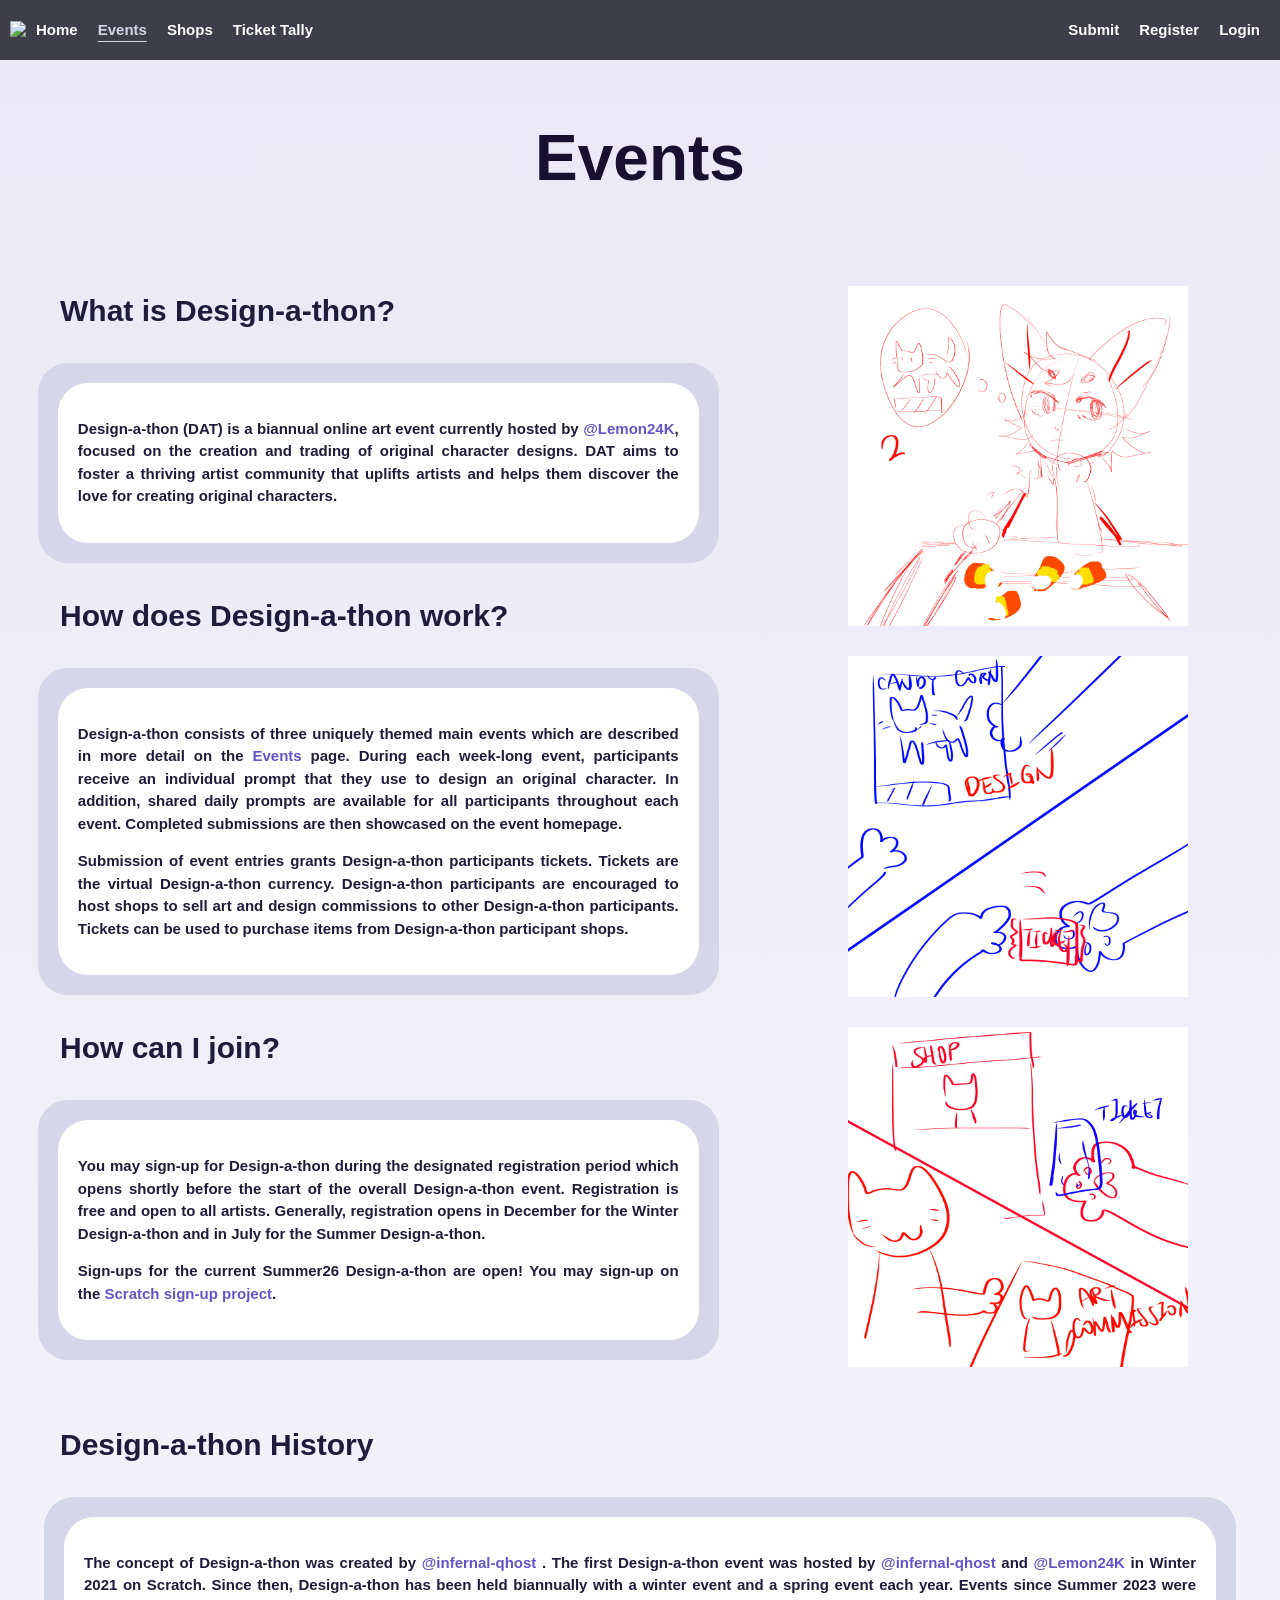
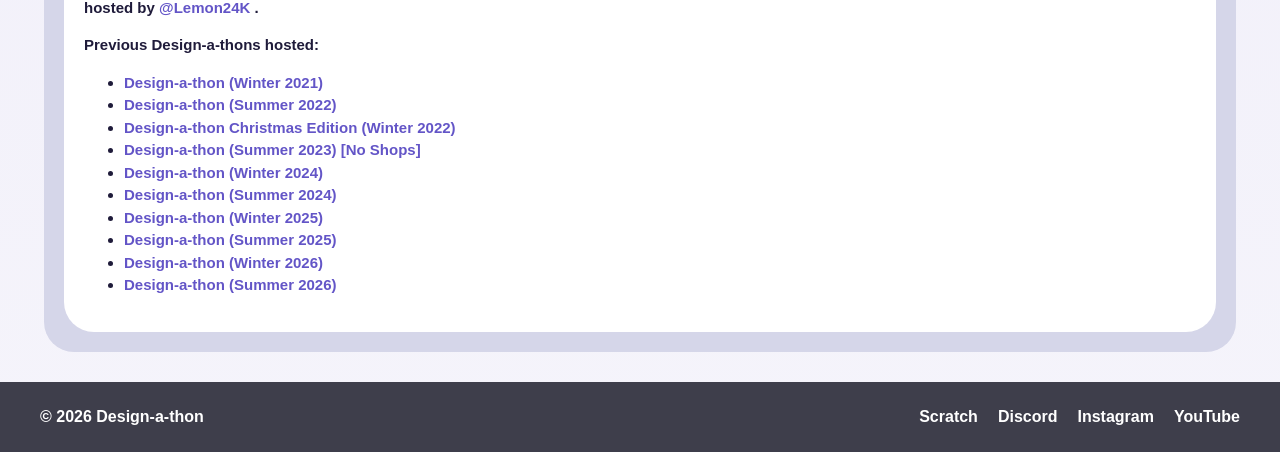
==== events/index.html @ a6a093ff "added more dummy pages" ====
<!DOCTYPE html>
<html lang="en">
<head>
    <meta charset="UTF-8" />
    <meta name="viewport" content="width=device-width, initial-scale=1.0"/>
    <title>Design-a-thon</title>
    <link rel="icon" href="../assets/images/favicon/favicon.png">
    <link rel="stylesheet" href="style.css">
</head>
<body>
    <div class="navbar">

        <div id="first">
            <img id="favicon" src="../assets/images/favicon/favicon.png">
        </div>

        <button id="menu-button">
            ☰
        </button>

        <div id="menu">
            <div id="links-left">
                <a class="link" href="https://design-a-thon.com/home">Home</a>
                <a id="current-link" class="link" href="https://design-a-thon.com/events">Events</a>
                <a class="link" href="https://design-a-thon.com/shops">Shops</a>
                <a class="link" href="https://design-a-thon.com/ticket-tally">Ticket Tally</a>
            </div>
            <div id="links-right">
                <a class="link" href="submit.html">Submit</a>
                <a class="link" href="submit.html">Register</a>
                <a class="link" href="submit.html">Login</a>
            </div>
        </div>

    </div>

    <div class="title"> Events </div>

    <div class="larger-about-box">
        <div class="about">
            <div class = "large-text">
                <h1> What is Design-a-thon? </h1> 
            </div>

            <div class="about-box">
                <div class="text-box">
                    <p class="text">
                        Design-a-thon (DAT) is a biannual online art event currently hosted by
                        <a class="highlighted-text" href="https://scratch.mit.edu/users/Lemon24K/">@Lemon24K</a>,
                        focused on the creation and trading of original character designs. DAT aims
                        to foster a <strong>thriving artist community</strong> that uplifts artists
                        and helps them discover the <strong>love for creating original characters</strong>.
                    </p>
                </div>
            </div>

            <div class = "large-text">
                <h1> How does Design-a-thon work? </h1> 
            </div>

            <div class="about-box">
                <div class="text-box">
                    <p class="text">
                        Design-a-thon consists of three uniquely themed main events which are described in 
                        more detail on the <a class="highlighted-text" href="event.html">Events</a> page.
                        During each week-long event, participants receive an individual prompt that they use to design
                        an original character. In addition, shared daily prompts are available for all
                        participants throughout each event. Completed submissions are then showcased on
                        the event homepage.
                    </p>

                    <p class="text">
                        Submission of event entries grants Design-a-thon participants tickets. Tickets are the
                        virtual Design-a-thon currency. Design-a-thon participants are encouraged to host
                        shops to sell art and design commissions to other Design-a-thon participants.
                        Tickets can be used to purchase items from Design-a-thon participant shops.
                    </p>
                </div>
            </div>

            <div class = "large-text">
                <h1> How can I join? </h1> 
            </div>

            <div class = "about-box">
                <div class = text-box>
                    <p class="text">
                        You may sign-up for Design-a-thon during the designated registration period which opens 
                        shortly before the start of the overall Design-a-thon event. 
                        Registration is free and open to all artists.
                        Generally, registration opens in December for the Winter Design-a-thon 
                        and in July for the Summer Design-a-thon.
                    </p>

                    <p class="text">
                        Sign-ups for the current Summer26 Design-a-thon are open!
                        You may sign-up on the <a class="highlighted-text" href="https://scratch.mit.edu/projects/1324586519/">Scratch sign-up project</a>.
                    </p>
                </div>
            </div>
        </div>

        <div class="float">
            <img id="float-img1" class="float-img" src="../assets/images/homepage/about/Website Float 1-1.png">
            <img id="float-img2" class="float-img" src="../assets/images/homepage/about/Website Float 2-1.png">
            <img id="float-img3" class="float-img" src="../assets/images/homepage/about/Website Float 3-1.png">
        </div>

    </div>

    <div class = "large-text">
        <h1> Design-a-thon History </h1> 
    </div>

    <div class = "history-box">
        <div class = text-box>
            <p class = text> 
                The concept of Design-a-thon was created by <a class = "highlighted-text" href = 'https://scratch.mit.edu/users/infernal-qhost/'> @infernal-qhost </a>.
                The first Design-a-thon event was hosted by
                <a class = "highlighted-text" href = 'https://scratch.mit.edu/users/infernal-qhost/'> @infernal-qhost </a> and 
                <a class = "highlighted-text" href = 'https://scratch.mit.edu/users/Lemon24K/'> @Lemon24K </a> in Winter 2021 on Scratch.
                Since then, Design-a-thon has been held biannually with a winter event and a spring event each year.
                Events since Summer 2023 were hosted by <a class = "highlighted-text" href = 'https://scratch.mit.edu/users/Lemon24K/'> @Lemon24K </a>.
            </p>
        
            <p class = text>
                Previous Design-a-thons hosted:
            </p>
            <ul class = list>
                <li> <a href="https://scratch.mit.edu/studios/30402920/" class="highlighted-text">Design-a-thon (Winter 2021)</a> </li>
                <li> <a href="https://scratch.mit.edu/studios/31648786/" class="highlighted-text">Design-a-thon (Summer 2022)</a> </li>
                <li> <a href="https://scratch.mit.edu/studios/32588438/" class="highlighted-text">Design-a-thon Christmas Edition (Winter 2022)</a> </li>
                <li> <a href="https://scratch.mit.edu/studios/33393185/" class="highlighted-text">Design-a-thon (Summer 2023) [No Shops]</a> </li>
                <li> <a href="https://scratch.mit.edu/studios/34442433/" class="highlighted-text">Design-a-thon (Winter 2024)</a> </li>
                <li> <a href="https://scratch.mit.edu/studios/35163403/" class="highlighted-text">Design-a-thon (Summer 2024)</a> </li>
                <li> <a href="https://scratch.mit.edu/studios/36130617/" class="highlighted-text">Design-a-thon (Winter 2025)</a> </li>
                <li> <a href="https://scratch.mit.edu/studios/50786697/" class="highlighted-text">Design-a-thon (Summer 2025)</a> </li>
                <li> <a href="https://scratch.mit.edu/studios/51168032/" class="highlighted-text">Design-a-thon (Winter 2026)</a> </li>
                <li> <a href="https://scratch.mit.edu/studios/51725289/" class="highlighted-text">Design-a-thon (Summer 2026)</a> </li>
            </ul>
        
        </div>
    </div>


    <div id="bottombar">

        <div id="footer-left">
            <p>© 2026 Design-a-thon</p>
        </div>

        <div id="footer-socials">
            <a href="https://scratch.mit.edu/users/Lemon24K/" class="social-link">Scratch</a>
            <a href="https://discord.gg/7tavFjgcrp" class="social-link">Discord</a>
            <a href="https://www.instagram.com/design_a_thon" class="social-link">Instagram</a>
            <a href="https://www.youtube.com/@Design-a-thon24K" class="social-link">YouTube</a>
        </div>

    </div>

</body>
<script src="script.js"></script>
</html>
---- events/style.css ----
/* General */

html,
body {
    font-family: Arial, sans-serif;
    background: linear-gradient(180deg, #ebe8f7 0%, #f5f4fb 100%);
    color: #1f1b3a;
    margin: 0;
    font-weight: 600;
    line-height: 1.5;
}

/* Navigation bar */

.navbar {
    height: 60px;
    width: 100%;
    background: #3E3E4B;

    display: flex;
    justify-content: space-between;
    align-items: center;

    font-size: 20px;
    padding: 0 10px;
    box-sizing: border-box;
}


#first {
    justify-content: flex-start;
}

#favicon {
    width: auto;
    height: 50px;
}

#menu-button {
    display: none;
    background: none;
    border: none;
    color: white;
    font-size: 20px;
}


#menu {
    display: flex;
    justify-content: space-between;
    align-items: center;
    flex: 1;
}

#links-left {
    display: flex;
    align-items: center;
    justify-content: flex-start;
}

#links-right {
    display: flex;
    align-items: center;
    justify-content: flex-end;
}


.link {
    color: white;
    text-decoration: none;
    margin: 10px;
    font-size: 15px;
}


.link:hover {
    color: #D5D6E9;
    text-decoration: underline;
    text-underline-offset: 6px;
}

#current-link {
    color: #D5D6E9;
    text-decoration: underline;
    text-underline-offset: 6px;
}

@media (max-width: 900px) {

    #menu-button {
        display: block;
    }

    #menu-button:hover {
        color: #ccc2ff;
    }

    #menu {
        display: none;
        position: absolute;
        top: 60px;
        right: 0;
        width: 220px;
        background: #3E3E4B;
        flex-direction: column;
        align-items: center;
        z-index: 1000;
    }

    #links-left,
    #links-right {
        flex-direction: column;
        width: 100%;
        align-items: center;
    }

    .link {
        width: 80%;
        text-align: center;
    }

    #menu.active {
        display: flex;
    }
}

.title {
    text-align: center;
    margin: 50px auto;
    font-size: clamp(30px, 5vw, 80px);
    color: #17112f;
    font-family: Arial;
}

/* Banner */

#banner{
    position: relative;
    width: 100%;
}

.banner-img {
    position: relative;
    display: block;
    width: 100%;
    height: auto;
}

#banner-text {
  position: absolute;
  top: 50%;
  left: 50%;
  transform: translate(-50%, -50%);
  color: black;
  font-size: clamp(30px, 5vw, 80px);
  font-weight: bold;
  text-align: center;
}

/* Textboxes */

.large-text {
    text-align: left;
    font-size: clamp(14px, 1.2vw, 15px);
    margin-top: 25px;
    margin-left: 60px;
    margin-bottom: 10px;
}

.highlighted-text {
    text-decoration: none;
    color: #6355c7;
}

.highlighted-text:hover {
    text-decoration: none;
    color: #403b72;
}

#home {
    color:black;
    text-decoration: none;
    margin: 10px;
    background-color: white;
}

#center-text {
    border-radius: 30px; 
    width: 300px;
    margin: 30px auto; 
    text-align: center;
    font-size: 40px;
    background: #ffffff;
}

.about-box {
    border-radius: 30px; 
    box-sizing: border-box;
    width: 90%;
    text-align: center;
    font-size:  15px;
    text-decoration: none;
    padding: 20px ;
    margin: 30px auto;
    background-color: #D5D6E9;
}

.text-box {
    padding: 20px;
    border-radius: 30px;
    background-color: #ffffff;
}

.text {
    text-align: justify;
}

/* Image floats */

.float-img {
    position: relative;
    display: block;
    width: 65%;
    height: auto;
    margin: 30px auto;
    background: white;
}

.larger-about-box {
    display: flex;
    justify-content: center;
    align-items: center;
}

/* Design-a-thon history textbox*/

.history-box {
    display: flex;
    justify-content: center;
    border-radius: 30px; 
    width: 90%;
    text-align: center;
    font-size:  15px;
    text-decoration: none;
    padding: 20px ;
    margin: 30px auto;
    background-color: #D5D6E9;
}

.list {
    text-align: left;
}

#bottombar {
    height: 70px;
    width: 100%;

    background: #3E3E4B;

    display: flex;
    justify-content: space-between;
    align-items: center;

    padding: 0 40px;
    box-sizing: border-box;

    color: white;
}


#footer-left p {
    margin: 0;
}


#footer-socials {
    display: flex;
    gap: 20px;
}


.social-link {
    color: white;
    text-decoration: none;
}


.social-link:hover {
    color: #D5D6E9;
}

@media (max-width: 900px) {

    /* About sections */
    .larger-about-box {
        flex-direction: column;
        width: 100%;
    }

    .about {
        width: 100%;
    }

    .about-box {
        width: calc(100% - 40px);
        margin: 20px auto;
        padding: 15px;
    }

    .text-box {
        padding: 15px;
    }


    /* Section headings */
    .large-text {
        margin-left: 20px;
        margin-top: 20px;
        font-size: clamp(10px, 3vw, 20px);
    }


    /* Floating images */
    .float {
        width: 100%;
        display: flex;
        justify-content: center;
    }

    .float-img {
        width: 45%;
        margin: 15px auto;
    }


    /* History */
    .history-box {
        width: calc(100% - 40px);
        margin: 20px auto;
        padding: 15px;
    }


    /* Footer */
    #bottombar {
        height: auto;
        flex-direction: column;
        padding: 20px;
        gap: 15px;
    }

    #footer-socials {
        flex-wrap: wrap;
        justify-content: center;
        gap: 15px;
    }
}

@media (max-width: 900px) {

    .larger-about-box {
        flex-direction: column;
    }

    .float {
        width: 100%;
        justify-content: center;
        overflow: hidden;
    }

    .float-img {
        width: 30%;
        margin: 5px;
    }
}
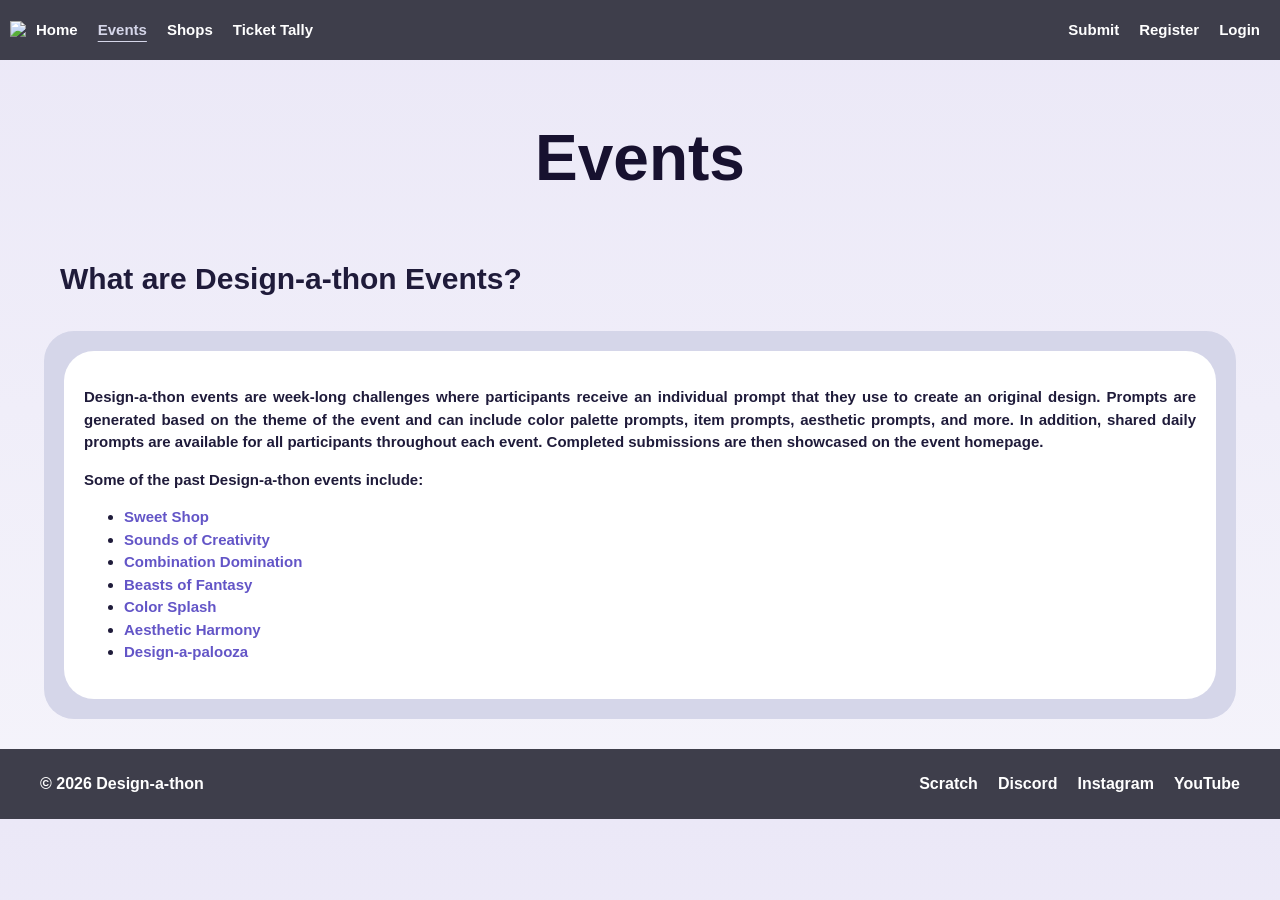
==== commit 647e02a9: "updated nav bar links" ====
--- a/events/index.html
+++ b/events/index.html
@@ -26,9 +26,9 @@
                 <a class="link" href="https://design-a-thon.com/ticket-tally">Ticket Tally</a>
             </div>
             <div id="links-right">
-                <a class="link" href="submit.html">Submit</a>
-                <a class="link" href="submit.html">Register</a>
-                <a class="link" href="submit.html">Login</a>
+                <a class="link" href="https://design-a-thon.com/submit">Submit</a>
+                <a class="link" href="https://design-a-thon.com/register">Register</a>
+                <a class="link" href="https://design-a-thon.com/login">Login</a>
             </div>
         </div>
 
@@ -36,109 +36,39 @@
 
     <div class="title"> Events </div>
 
-    <div class="larger-about-box">
-        <div class="about">
-            <div class = "large-text">
-                <h1> What is Design-a-thon? </h1> 
-            </div>
 
-            <div class="about-box">
-                <div class="text-box">
-                    <p class="text">
-                        Design-a-thon (DAT) is a biannual online art event currently hosted by
-                        <a class="highlighted-text" href="https://scratch.mit.edu/users/Lemon24K/">@Lemon24K</a>,
-                        focused on the creation and trading of original character designs. DAT aims
-                        to foster a <strong>thriving artist community</strong> that uplifts artists
-                        and helps them discover the <strong>love for creating original characters</strong>.
-                    </p>
-                </div>
-            </div>
 
-            <div class = "large-text">
-                <h1> How does Design-a-thon work? </h1> 
-            </div>
 
-            <div class="about-box">
-                <div class="text-box">
-                    <p class="text">
-                        Design-a-thon consists of three uniquely themed main events which are described in 
-                        more detail on the <a class="highlighted-text" href="event.html">Events</a> page.
-                        During each week-long event, participants receive an individual prompt that they use to design
-                        an original character. In addition, shared daily prompts are available for all
-                        participants throughout each event. Completed submissions are then showcased on
-                        the event homepage.
-                    </p>
+    
 
-                    <p class="text">
-                        Submission of event entries grants Design-a-thon participants tickets. Tickets are the
-                        virtual Design-a-thon currency. Design-a-thon participants are encouraged to host
-                        shops to sell art and design commissions to other Design-a-thon participants.
-                        Tickets can be used to purchase items from Design-a-thon participant shops.
-                    </p>
-                </div>
-            </div>
-
-            <div class = "large-text">
-                <h1> How can I join? </h1> 
-            </div>
-
-            <div class = "about-box">
-                <div class = text-box>
-                    <p class="text">
-                        You may sign-up for Design-a-thon during the designated registration period which opens 
-                        shortly before the start of the overall Design-a-thon event. 
-                        Registration is free and open to all artists.
-                        Generally, registration opens in December for the Winter Design-a-thon 
-                        and in July for the Summer Design-a-thon.
-                    </p>
-
-                    <p class="text">
-                        Sign-ups for the current Summer26 Design-a-thon are open!
-                        You may sign-up on the <a class="highlighted-text" href="https://scratch.mit.edu/projects/1324586519/">Scratch sign-up project</a>.
-                    </p>
-                </div>
-            </div>
-        </div>
-
-        <div class="float">
-            <img id="float-img1" class="float-img" src="../assets/images/homepage/about/Website Float 1-1.png">
-            <img id="float-img2" class="float-img" src="../assets/images/homepage/about/Website Float 2-1.png">
-            <img id="float-img3" class="float-img" src="../assets/images/homepage/about/Website Float 3-1.png">
-        </div>
-
+    <div class = "large-text">
+        <h1> What are Design-a-thon Events? </h1> 
     </div>
 
-    <div class = "large-text">
-        <h1> Design-a-thon History </h1> 
-    </div>
+    <div class="history-box">
+        <div class="text-box">
+            <p class="text">
+                Design-a-thon events are week-long challenges where participants receive an individual prompt 
+                that they use to create an original design. Prompts are generated based on the theme of the
+                event and can include color palette prompts, item prompts, aesthetic prompts, and more.
+                In addition, shared daily prompts are available for all participants throughout each event. 
+                Completed submissions are then showcased on the event homepage.
+            </p>
 
-    <div class = "history-box">
-        <div class = text-box>
-            <p class = text> 
-                The concept of Design-a-thon was created by <a class = "highlighted-text" href = 'https://scratch.mit.edu/users/infernal-qhost/'> @infernal-qhost </a>.
-                The first Design-a-thon event was hosted by
-                <a class = "highlighted-text" href = 'https://scratch.mit.edu/users/infernal-qhost/'> @infernal-qhost </a> and 
-                <a class = "highlighted-text" href = 'https://scratch.mit.edu/users/Lemon24K/'> @Lemon24K </a> in Winter 2021 on Scratch.
-                Since then, Design-a-thon has been held biannually with a winter event and a spring event each year.
-                Events since Summer 2023 were hosted by <a class = "highlighted-text" href = 'https://scratch.mit.edu/users/Lemon24K/'> @Lemon24K </a>.
+            <p class="text">
+                Some of the past Design-a-thon events include:
             </p>
-        
-            <p class = text>
-                Previous Design-a-thons hosted:
-            </p>
+
             <ul class = list>
-                <li> <a href="https://scratch.mit.edu/studios/30402920/" class="highlighted-text">Design-a-thon (Winter 2021)</a> </li>
-                <li> <a href="https://scratch.mit.edu/studios/31648786/" class="highlighted-text">Design-a-thon (Summer 2022)</a> </li>
-                <li> <a href="https://scratch.mit.edu/studios/32588438/" class="highlighted-text">Design-a-thon Christmas Edition (Winter 2022)</a> </li>
-                <li> <a href="https://scratch.mit.edu/studios/33393185/" class="highlighted-text">Design-a-thon (Summer 2023) [No Shops]</a> </li>
-                <li> <a href="https://scratch.mit.edu/studios/34442433/" class="highlighted-text">Design-a-thon (Winter 2024)</a> </li>
-                <li> <a href="https://scratch.mit.edu/studios/35163403/" class="highlighted-text">Design-a-thon (Summer 2024)</a> </li>
-                <li> <a href="https://scratch.mit.edu/studios/36130617/" class="highlighted-text">Design-a-thon (Winter 2025)</a> </li>
-                <li> <a href="https://scratch.mit.edu/studios/50786697/" class="highlighted-text">Design-a-thon (Summer 2025)</a> </li>
-                <li> <a href="https://scratch.mit.edu/studios/51168032/" class="highlighted-text">Design-a-thon (Winter 2026)</a> </li>
-                <li> <a href="https://scratch.mit.edu/studios/51725289/" class="highlighted-text">Design-a-thon (Summer 2026)</a> </li>
+                <li> <a href="#" class="highlighted-text">Sweet Shop</a> </li>
+                <li> <a href="#" class="highlighted-text">Sounds of Creativity</a> </li>
+                <li> <a href="#" class="highlighted-text">Combination Domination</a> </li>
+                <li> <a href="#" class="highlighted-text">Beasts of Fantasy</a> </li>
+                <li> <a href="#" class="highlighted-text">Color Splash</a> </li>
+                <li> <a href="#" class="highlighted-text">Aesthetic Harmony</a> </li>
+                <li> <a href="#" class="highlighted-text">Design-a-palooza</a> </li>
+
             </ul>
-        
         </div>
     </div>
 
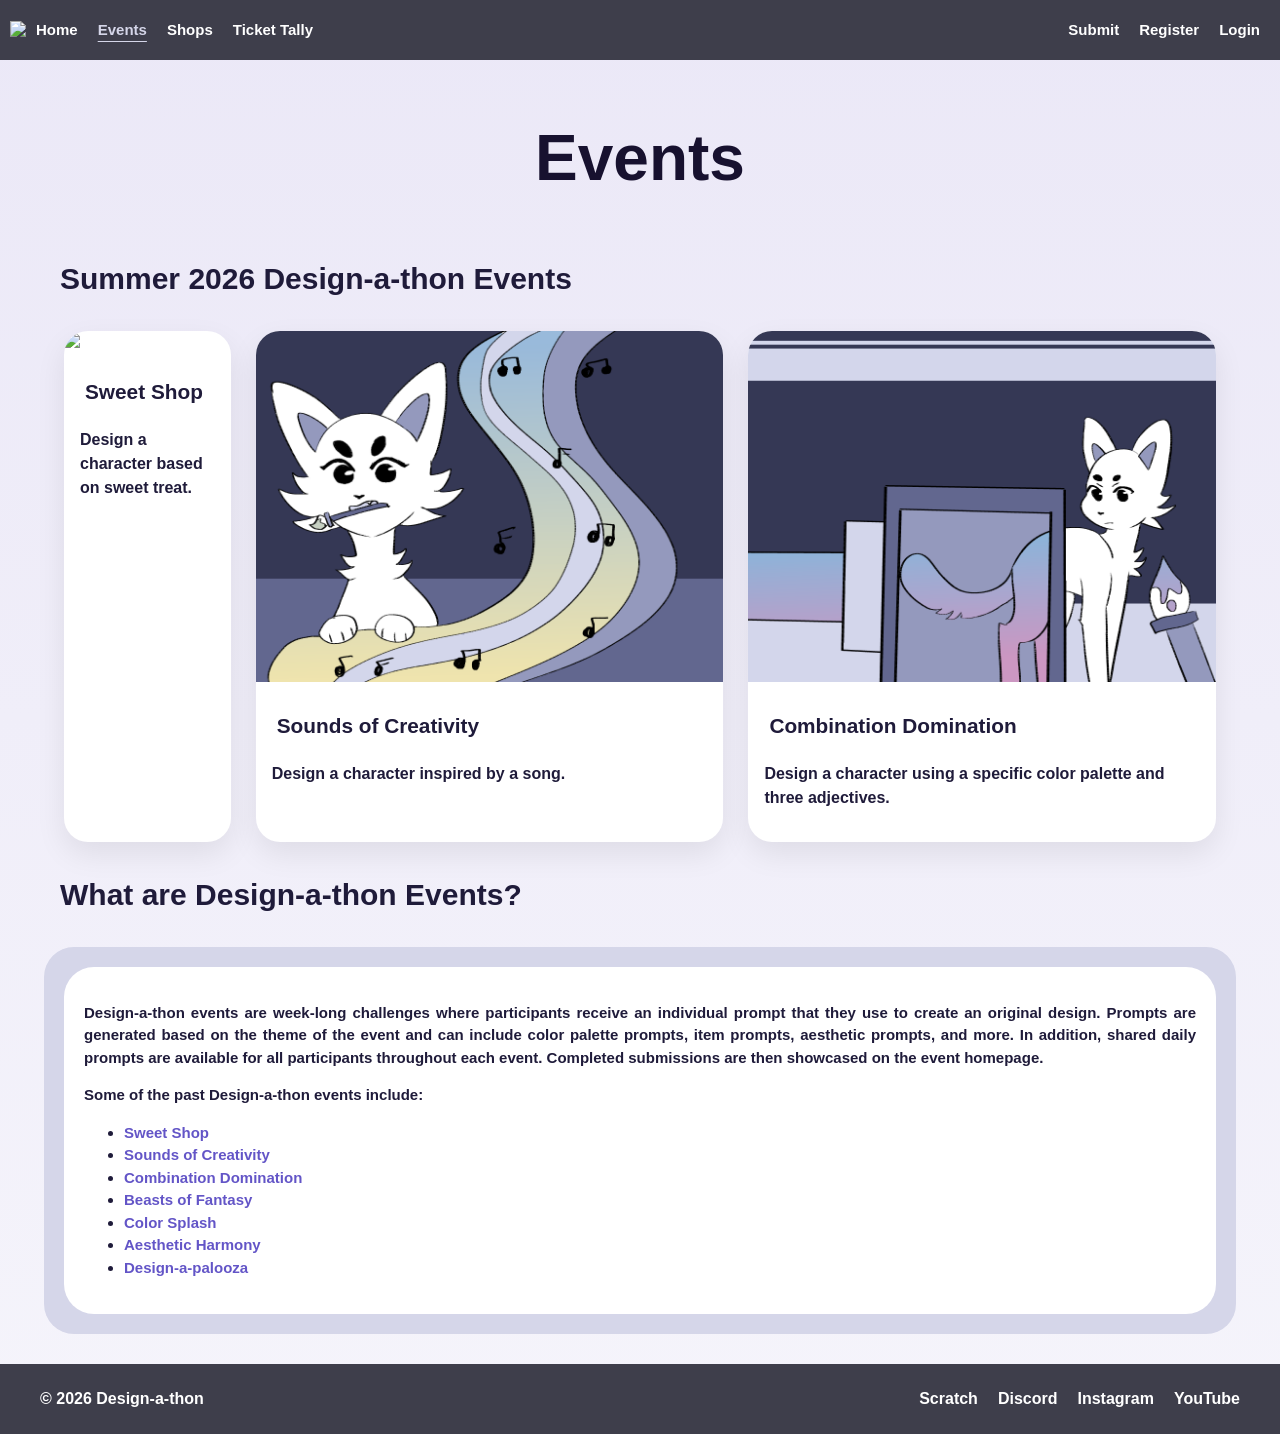
==== commit 0716b136: "event page updates" ====
--- a/events/index.html
+++ b/events/index.html
@@ -36,9 +36,39 @@
 
     <div class="title"> Events </div>
 
+    <div class = "large-text">
+        <h1> Summer 2026 Design-a-thon Events </h1> 
+    </div>
 
-
-
+    <div class="events-box">
+        <div class="card">
+            <a href="https://design-a-thon.com/events/sweet-shop"><img id="sweet-event-img" class="event-img" src="../assets/images/event/sweet_thumbnail.png"></a>
+            <div class="card-body">
+                    <div class="card-top">
+                        <h3>Sweet Shop</h3>
+                    </div>
+                    <p>Design a character based on sweet treat.</p>
+                </div>
+        </div>
+        <div class="card">
+            <a href="https://design-a-thon.com/events/sounds-of-creativity"><img id="sounds-event-img" class="event-img" src="../assets/images/event/sounds_thumbnail.png"></a>
+            <div class="card-body">
+                    <div class="card-top">
+                        <h3>Sounds of Creativity</h3>
+                    </div>
+                    <p>Design a character inspired by a song.</p>
+                </div>
+        </div>
+        <div class="card">
+            <a href="https://design-a-thon.com/events/combination-domination"><img id="cd-event-img" class="event-img" src="../assets/images/event/cd_thumbnail.png"></a>
+            <div class="card-body">
+                    <div class="card-top">
+                        <h3>Combination Domination</h3>
+                    </div>
+                    <p>Design a character using a specific color palette and three adjectives.</p>
+                </div>
+        </div>
+    </div>
     
 
     <div class = "large-text">
--- a/events/style.css
+++ b/events/style.css
@@ -215,21 +215,62 @@
     text-align: justify;
 }
 
-/* Image floats */
-
-.float-img {
-    position: relative;
-    display: block;
-    width: 65%;
-    height: auto;
+/* Event images */
+.events-box {
+    display: flex;
+    justify-content: center;
+    gap: 25px;
+
+    width: 90%;
+    max-width: 1200px;
     margin: 30px auto;
-    background: white;
-}
-
-.larger-about-box {
-    display: flex;
-    justify-content: center;
-    align-items: center;
+}
+
+.events-box a {
+    flex: 1;
+    max-width: 350px;
+}
+
+.event-img:hover {
+    opacity: 0.7;
+}
+
+.card{
+    background:white;
+    border-radius:24px;
+    overflow:hidden;
+    box-shadow:0 12px 30px rgba(0,0,0,.08);
+}
+
+.card img{
+    width:100%;
+    height:auto;
+    object-fit:cover;
+}
+
+.card-body{
+    padding:1rem;
+}
+
+.card-top{
+    display:flex;
+    justify-content:space-between;
+    align-items:center;
+}
+
+.card h3{
+    font-size:1.3rem;
+    margin: 5px;
+}
+
+.card p{
+    font-size:1rem;
+}
+
+.badge{
+    border-radius:999px;
+    padding: 30px;
+    font-size:.8rem;
 }
 
 /* Design-a-thon history textbox*/
@@ -354,11 +395,8 @@
         justify-content: center;
         gap: 15px;
     }
-}
-
-@media (max-width: 900px) {
-
-    .larger-about-box {
+
+        .larger-about-box {
         flex-direction: column;
     }
 
@@ -372,4 +410,34 @@
         width: 30%;
         margin: 5px;
     }
+
+    #bottombar {
+        display: flex;
+        flex-direction: column;
+        align-items: center;
+        justify-content: center;
+
+        height: auto;
+        padding: 20px;
+        gap: 15px;
+
+        text-align: center;
+    }
+
+    #footer-left {
+        width: 100%;
+    }
+
+    #footer-socials {
+        display: flex;
+        flex-wrap: wrap;
+        justify-content: center;
+        gap: 12px 20px;
+        width: 100%;
+    }
+
+    .social-link {
+        font-size: 14px;
+    }
+
 }
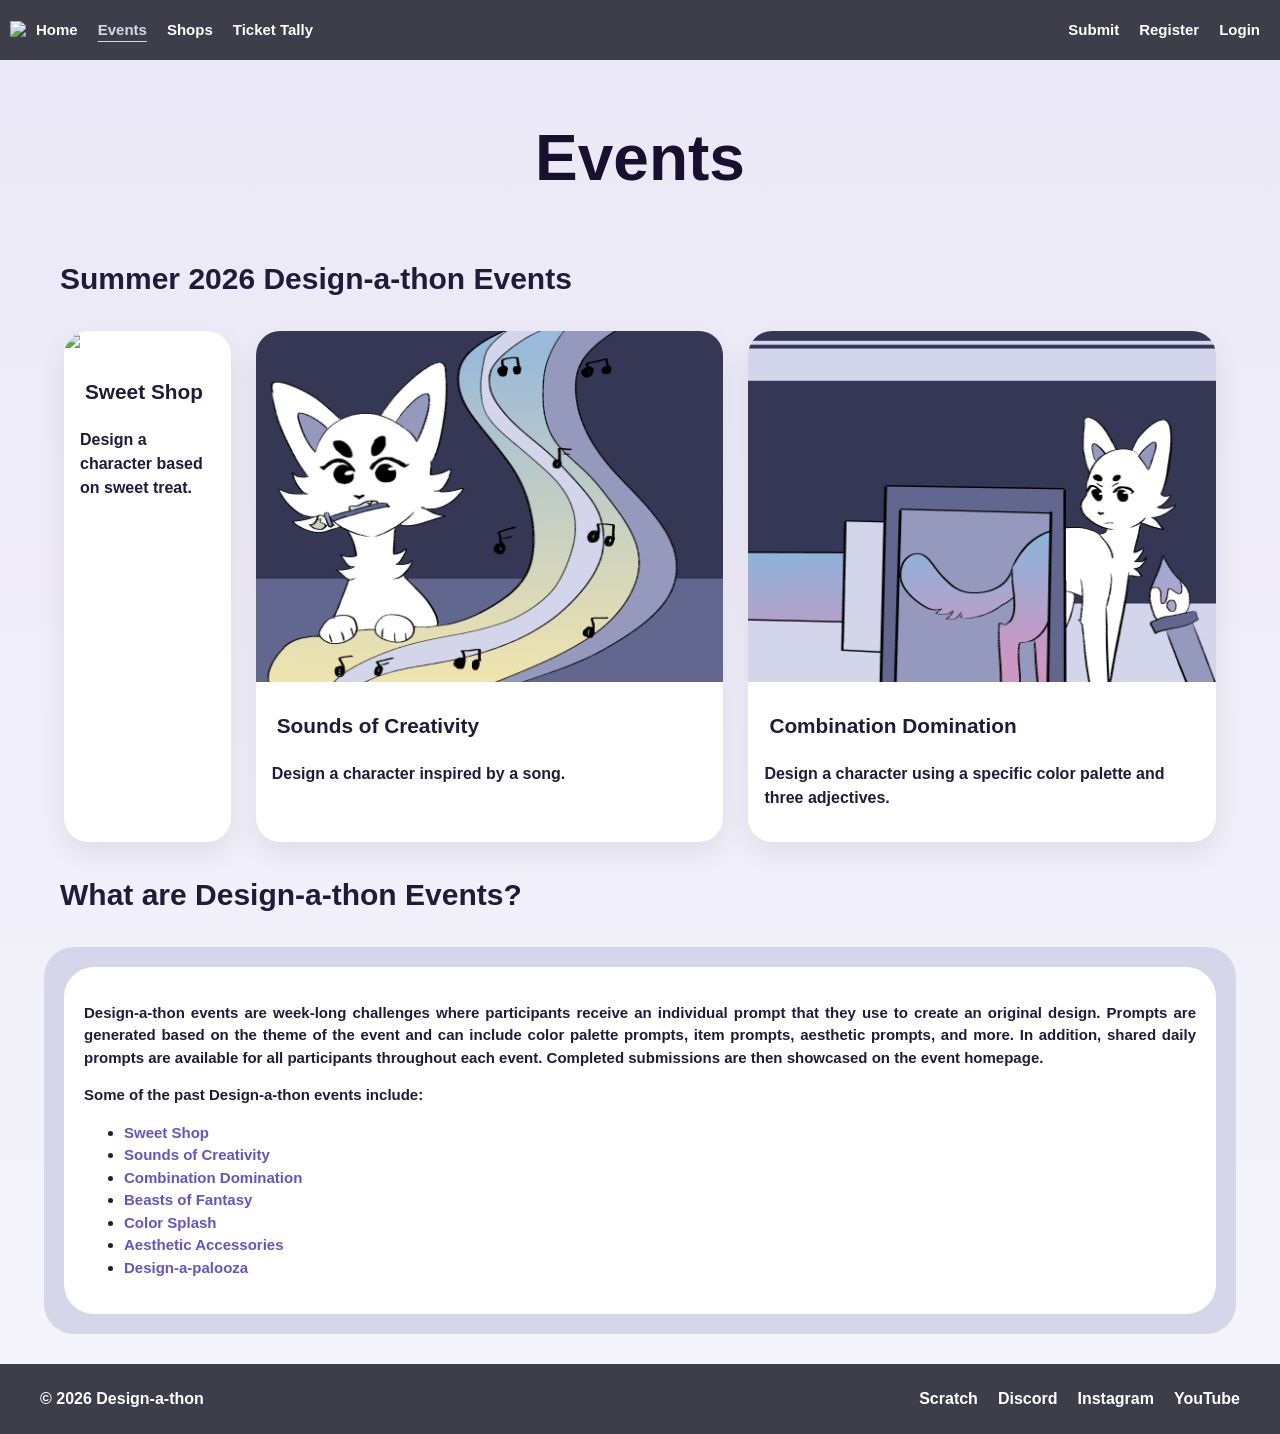
==== commit 63ba6f3d: "added more prompts" ====
--- a/events/index.html
+++ b/events/index.html
@@ -90,13 +90,13 @@
             </p>
 
             <ul class = list>
-                <li> <a href="#" class="highlighted-text">Sweet Shop</a> </li>
-                <li> <a href="#" class="highlighted-text">Sounds of Creativity</a> </li>
-                <li> <a href="#" class="highlighted-text">Combination Domination</a> </li>
-                <li> <a href="#" class="highlighted-text">Beasts of Fantasy</a> </li>
-                <li> <a href="#" class="highlighted-text">Color Splash</a> </li>
-                <li> <a href="#" class="highlighted-text">Aesthetic Harmony</a> </li>
-                <li> <a href="#" class="highlighted-text">Design-a-palooza</a> </li>
+                <li> <a href="https://scratch.mit.edu/projects/1261413338/" class="highlighted-text">Sweet Shop</a> </li>
+                <li> <a href="https://scratch.mit.edu/projects/1210556564/" class="highlighted-text">Sounds of Creativity</a> </li>
+                <li> <a href="https://scratch.mit.edu/projects/1263852793/" class="highlighted-text">Combination Domination</a> </li>
+                <li> <a href="https://scratch.mit.edu/projects/1261412036/" class="highlighted-text">Beasts of Fantasy</a> </li>
+                <li> <a href="https://scratch.mit.edu/projects/703971415/" class="highlighted-text">Color Splash</a> </li>
+                <li> <a href="#" class="highlighted-text">Aesthetic Accessories</a> </li>
+                <li> <a href="https://scratch.mit.edu/projects/709239997/" class="highlighted-text">Design-a-palooza</a> </li>
 
             </ul>
         </div>
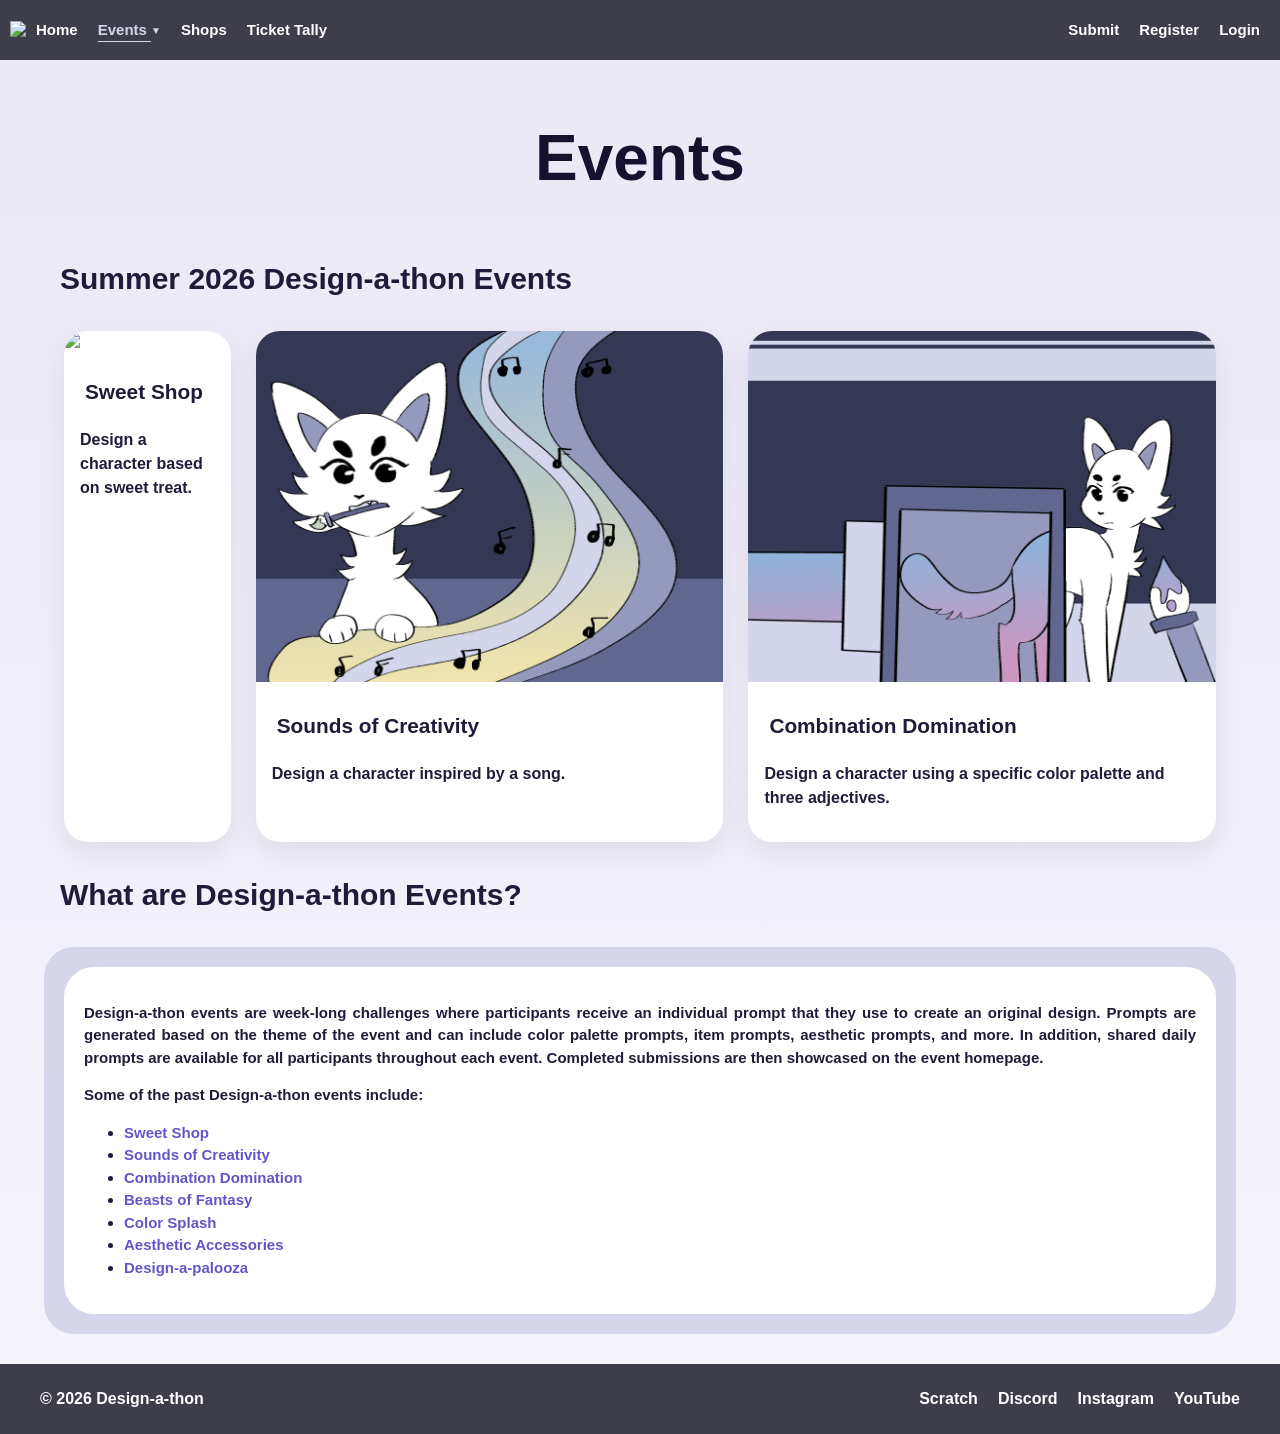
==== commit 64cc4f74: "minor css fixes" ====
--- a/events/index.html
+++ b/events/index.html
@@ -21,7 +21,18 @@
         <div id="menu">
             <div id="links-left">
                 <a class="link" href="https://design-a-thon.com/home">Home</a>
-                <a id="current-link" class="link" href="https://design-a-thon.com/events">Events</a>
+
+
+                <div class="dropdown">
+                    <a class="link" id="current-link" href="#">
+                        Events
+                    </a>
+                    <div class="dropdown-content">
+                        <a href="https://design-a-thon.com/events/sweet-shop">Sweet Shop</a>
+                        <a href="https://design-a-thon.com/events/sounds-of-creativity">Sounds of Creativity</a>
+                        <a href="https://design-a-thon.com/events/combination-domination">Combination Domination</a>
+                    </div>
+                </div>
                 <a class="link" href="https://design-a-thon.com/shops">Shops</a>
                 <a class="link" href="https://design-a-thon.com/ticket-tally">Ticket Tally</a>
             </div>
--- a/events/style.css
+++ b/events/style.css
@@ -85,6 +85,71 @@
     text-underline-offset: 6px;
 }
 
+
+/* Events dropdown */
+#current-link::after {
+    content: "▼";
+    font-size: 10px;
+    display: inline-block;
+    vertical-align: middle;
+}
+
+.dropdown {
+    position: relative;
+    display: flex;
+    align-items: center;
+}
+
+.dropdown > .link {
+    color: white;
+    text-decoration: none;
+    margin: 10px;
+    font-size: 15px;
+}
+
+.dropdown > .link:hover {
+    color: #D5D6E9;
+    text-decoration: underline;
+    text-underline-offset: 6px;
+}
+
+.dropdown-content {
+    display: none;
+    position: absolute;
+
+    top: 45px;
+    left: 0;
+
+    width: 220px;
+    background: #3E3E4B;
+
+    flex-direction: column;
+    align-items: center;
+
+    z-index: 1000;
+}
+
+.dropdown-content a {
+    color: white;
+    text-decoration: none;
+
+    width: 80%;
+    text-align: center;
+
+    margin: 10px;
+    font-size: 15px;
+}
+
+.dropdown-content a:hover {
+    color: #D5D6E9;
+    text-decoration: underline;
+    text-underline-offset: 6px;
+}
+
+.dropdown-content.active {
+    display: flex;
+}
+
 @media (max-width: 900px) {
 
     #menu-button {
@@ -121,6 +186,35 @@
 
     #menu.active {
         display: flex;
+    }
+
+    .dropdown {
+        width: 100%;
+        display: flex;
+        flex-direction: column;
+        align-items: center;
+    }
+
+    .dropdown-content {
+        position: static;
+        width: 100%;
+        background: #3E3E4B;
+
+        display: none;
+        flex-direction: column;
+        align-items: center;
+
+        padding: 0;
+    }
+
+    .dropdown-content.active {
+        display: flex;
+    }
+
+    .dropdown-content a {
+        width: 80%;
+        text-align: center;
+        margin: 10px;
     }
 }
 
@@ -273,6 +367,19 @@
     font-size:.8rem;
 }
 
+@media (max-width: 900px) {
+    .events-box {
+        flex-direction: column;
+        align-items: center;
+        gap: 20px;
+    }
+
+    .events-box a {
+        width: 90%;
+        max-width: 350px;
+    }
+}
+
 /* Design-a-thon history textbox*/
 
 .history-box {
@@ -342,10 +449,12 @@
         width: 100%;
     }
 
-    .about-box {
+    .about-box,
+    .history-box {
         width: calc(100% - 40px);
         margin: 20px auto;
         padding: 15px;
+        box-sizing: border-box;
     }
 
     .text-box {
@@ -374,14 +483,6 @@
     }
 
 
-    /* History */
-    .history-box {
-        width: calc(100% - 40px);
-        margin: 20px auto;
-        padding: 15px;
-    }
-
-
     /* Footer */
     #bottombar {
         height: auto;
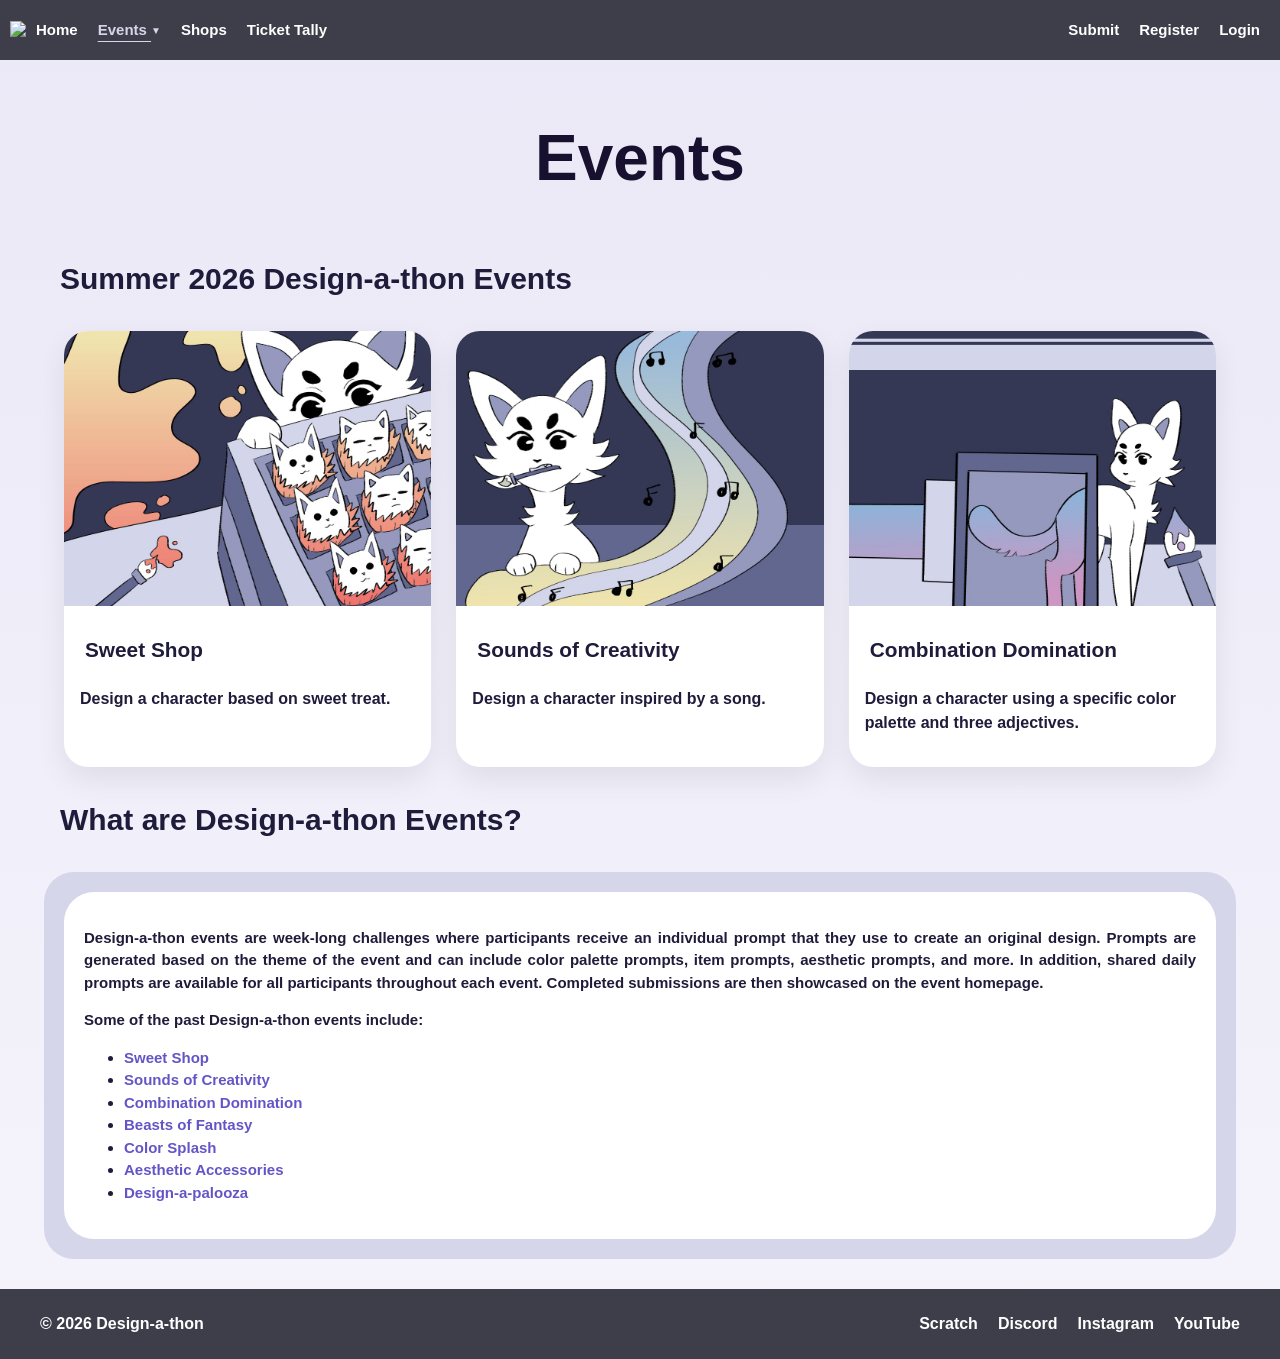
==== commit f6bbcacb: "updated events thumbnail sizing" ====
--- a/events/index.html
+++ b/events/index.html
@@ -21,8 +21,6 @@
         <div id="menu">
             <div id="links-left">
                 <a class="link" href="https://design-a-thon.com/home">Home</a>
-
-
                 <div class="dropdown">
                     <a class="link" id="current-link" href="#">
                         Events
@@ -53,7 +51,7 @@
 
     <div class="events-box">
         <div class="card">
-            <a href="https://design-a-thon.com/events/sweet-shop"><img id="sweet-event-img" class="event-img" src="../assets/images/event/sweet_thumbnail.png"></a>
+            <a href="https://design-a-thon.com/events/sweet-shop"><img id="sweet-event-img" class="event-img" src="../assets/images/event/sweet_thumbnail.jpg"></a>
             <div class="card-body">
                     <div class="card-top">
                         <h3>Sweet Shop</h3>
@@ -62,7 +60,7 @@
                 </div>
         </div>
         <div class="card">
-            <a href="https://design-a-thon.com/events/sounds-of-creativity"><img id="sounds-event-img" class="event-img" src="../assets/images/event/sounds_thumbnail.png"></a>
+            <a href="https://design-a-thon.com/events/sounds-of-creativity"><img id="sounds-event-img" class="event-img" src="../assets/images/event/sounds_thumbnail.jpg"></a>
             <div class="card-body">
                     <div class="card-top">
                         <h3>Sounds of Creativity</h3>
@@ -71,7 +69,7 @@
                 </div>
         </div>
         <div class="card">
-            <a href="https://design-a-thon.com/events/combination-domination"><img id="cd-event-img" class="event-img" src="../assets/images/event/cd_thumbnail.png"></a>
+            <a href="https://design-a-thon.com/events/combination-domination"><img id="cd-event-img" class="event-img" src="../assets/images/event/cd_thumbnail.jpg"></a>
             <div class="card-body">
                     <div class="card-top">
                         <h3>Combination Domination</h3>
